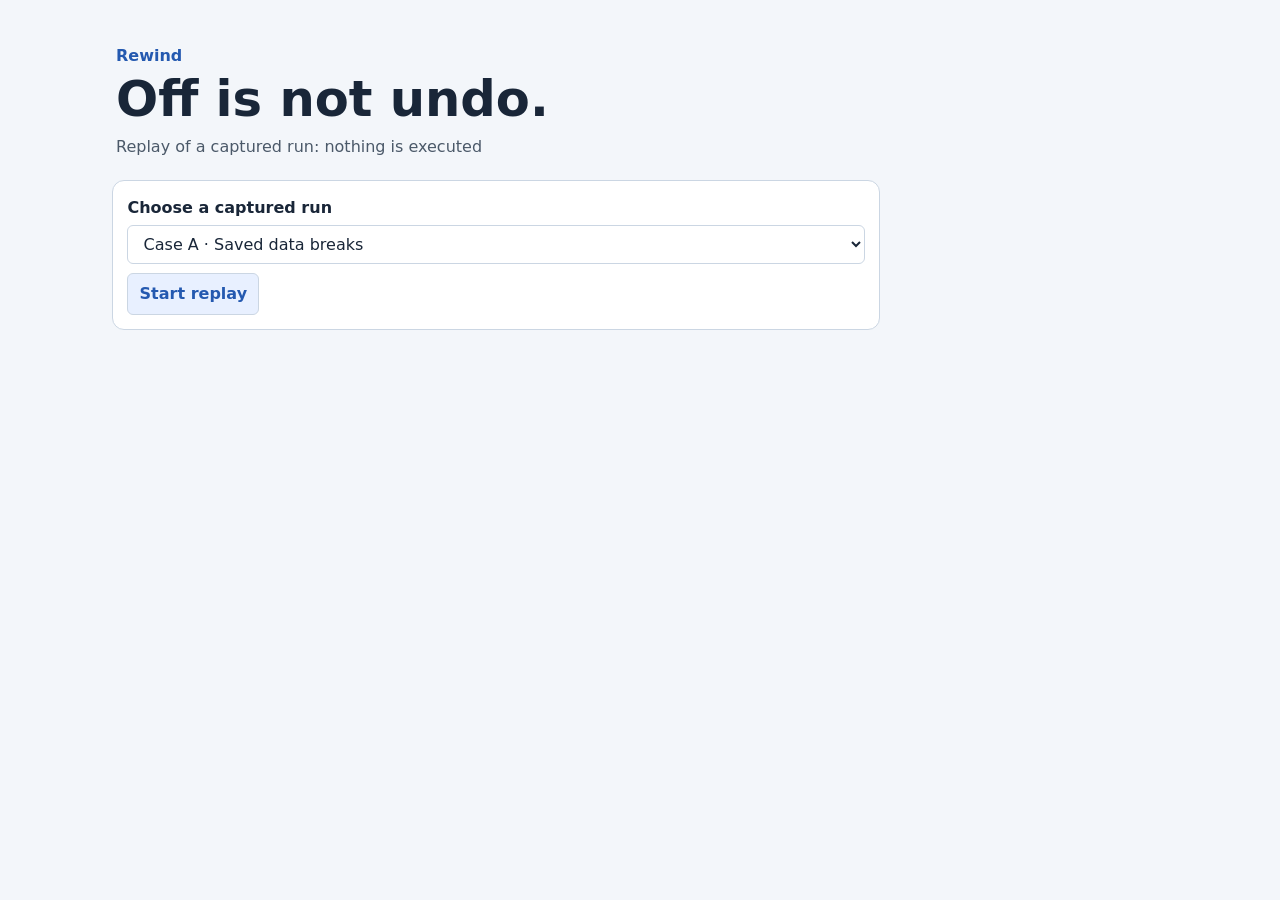
==== docs/replay/index.html @ d208555e "feat(ui): add approval-gated local runs and offline browser replay" ====
<!doctype html>
<html lang="en">
<head>
  <meta charset="utf-8">
  <meta name="viewport" content="width=device-width, initial-scale=1">
  <meta name="color-scheme" content="light dark">
  <link rel="icon" href="data:,">
  <link rel="stylesheet" href="styles.css">
  <script src="replay-data.js" defer></script>
  <script src="app.js" defer></script>
  <title>Rewind · Off is not undo</title>
</head>
<body data-mode="replay" data-case="a">
  <main>
    <header>
      <p class="brand">Rewind</p>
      <h1>Off is not undo.</h1>
      <p id="mode"></p>
    </header>
    <div class="layout">
      <section class="workspace" aria-label="Rewind conversation">
        <form id="request-form" class="card" hidden>
          <label for="request">What would you like to roll back?</label>
          <input id="request" required maxlength="2000" placeholder="Roll back the new feature">
          <button id="run" type="submit" disabled>Start rehearsal</button>
        </form>
        <form id="replay-form" class="card" hidden>
          <label for="case">Choose a captured run</label>
          <select id="case"><option value="a">Case A · Saved data breaks</option><option value="b">Case B · Targeting override</option><option value="refusal">Refusal · No verified fix</option></select>
          <button id="play" type="submit">Start replay</button>
        </form>
        <div id="controls" class="card controls" hidden><p id="progress" role="status"></p><button id="stop" type="button">Stop</button></div>
        <p id="notice" role="status"></p>
        <div id="chat" aria-label="Run events"></div>
        <noscript>JavaScript is required to display run events and record decisions.</noscript>
      </section>
      <aside id="inventory" class="card" aria-labelledby="inventory-title" hidden>
        <h2 id="inventory-title">Flagsmith flags</h2>
        <div id="flags" aria-live="polite">Reading the configured environments…</div>
      </aside>
    </div>
  </main>
</body>
</html>
---- docs/replay/styles.css ----
:root {
  color-scheme: light dark;
  --page: #f3f6fa;
  --surface: #fff;
  --border: #cbd6e3;
  --ink: #192638;
  --muted: #4b5969;
  --accent: #2459b0;
  --emphasis: #e8f0ff;
}
@media (prefers-color-scheme: dark) {
  :root {
    --page: #111827;
    --surface: #182233;
    --border: #415371;
    --ink: #edf3fc;
    --muted: #b5c2d4;
    --accent: #a5c4ff;
    --emphasis: #213553;
  }
}
* { box-sizing: border-box; }
[hidden] { display: none !important; }
body { margin: 0; background: var(--page); color: var(--ink); font: 1rem/1.5 system-ui, sans-serif; }
main { max-width: 70rem; margin: auto; padding: clamp(.75rem, 3vw, 2rem); }
header { padding: .75rem .25rem 1rem; }
.brand { margin: 0; color: var(--accent); font-weight: 750; }
h1 { font-size: clamp(2rem, 5vw, 3.1rem); line-height: 1.1; margin: .25rem 0 .5rem; }
h2 { font-size: 1.14rem; margin: 0 0 .45rem; }
h3 { font-size: 1rem; margin: .8rem 0 .25rem; }
p { margin: .35rem 0; }
.layout { display: grid; grid-template-columns: minmax(0, 1.7fr) minmax(0, 1fr); gap: 1rem; align-items: start; }
body[data-mode="replay"] .layout { grid-template-columns: minmax(0, 1fr); max-width: 48rem; }
.card { background: var(--surface); border: 1px solid var(--border); border-radius: 12px; padding: .9rem; margin-bottom: .75rem; overflow-wrap: anywhere; }
.gate, .final { border-inline-start: .3rem solid var(--accent); }
.gate:focus, .final:focus { outline: 2px solid var(--accent); outline-offset: 2px; }
form label { display: block; font-weight: 650; margin-bottom: .35rem; }
input, select, button { max-width: 100%; padding: .5rem .7rem; border-radius: 6px; border: 1px solid var(--border); background: var(--surface); color: var(--ink); font: inherit; }
input, select { width: 100%; margin-bottom: .55rem; }
button { cursor: pointer; font-weight: 650; }
button.primary, form button { background: var(--emphasis); color: var(--accent); }
button:disabled { cursor: default; opacity: .6; }
:focus-visible { outline: 2px solid var(--accent); outline-offset: 2px; }
a { color: var(--accent); }
.controls, .actions { display: flex; align-items: center; gap: .6rem; flex-wrap: wrap; }
.controls { justify-content: space-between; }
.actions { margin-top: .75rem; }
.muted, #mode { color: var(--muted); }
.plan { white-space: pre-wrap; }
.table-wrap { max-width: 100%; overflow-x: auto; }
table { border-collapse: collapse; width: 100%; table-layout: fixed; font-size: .9rem; }
th, td { padding: .35rem .25rem; text-align: left; border-bottom: 1px solid var(--border); vertical-align: top; overflow-wrap: anywhere; }
caption { text-align: left; font-weight: 700; }
.changed { color: var(--accent); font-weight: 700; }
li { margin-block: .3rem; }
#flags article { border-top: 1px solid var(--border); padding: .35rem 0; }
@media (max-width: 46rem) { .layout { grid-template-columns: minmax(0, 1fr); } }
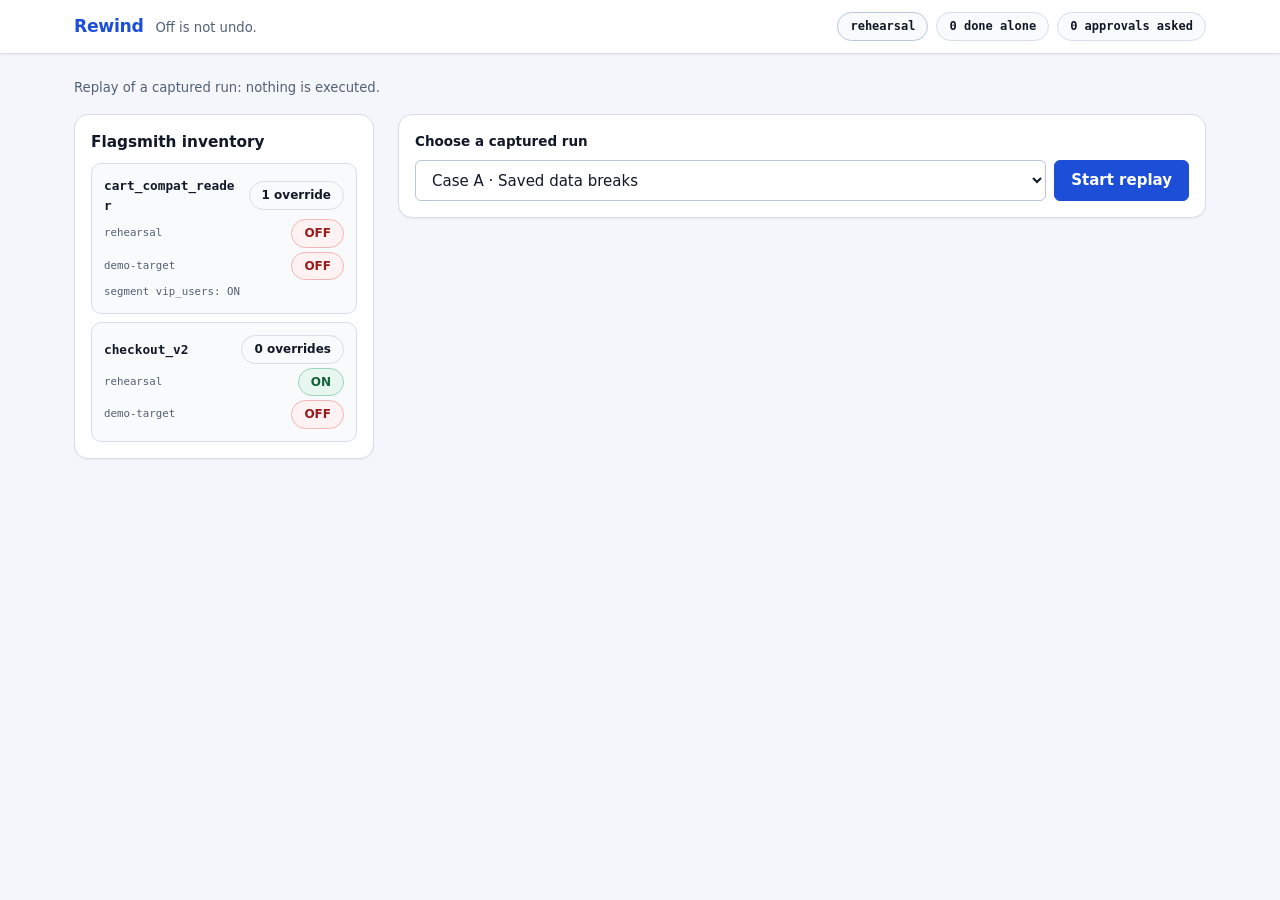
==== commit a06f7a7a: "docs(ui,reports): regenerate replay bundle, sample reports, and verified screenshots" ====
--- a/docs/replay/index.html
+++ b/docs/replay/index.html
@@ -11,33 +11,59 @@
   <title>Rewind · Off is not undo</title>
 </head>
 <body data-mode="replay" data-case="a">
-  <main>
-    <header>
-      <p class="brand">Rewind</p>
-      <h1>Off is not undo.</h1>
-      <p id="mode"></p>
-    </header>
+  <header class="topbar">
+    <div class="topbar-inner">
+      <div class="brand-group">
+        <h1 class="brand-name">Rewind</h1>
+        <p class="brand-tagline">Off is not undo.</p>
+      </div>
+      <div class="topbar-meta" aria-label="Run status">
+        <span id="env-badge" class="pill pill-env-rehearsal mono">rehearsal</span>
+        <span id="counter-alone" class="pill mono">0 done alone</span>
+        <span id="counter-approvals" class="pill mono">0 approvals asked</span>
+      </div>
+    </div>
+  </header>
+
+  <main class="shell">
+    <p id="mode" class="mode-bar"></p>
+
     <div class="layout">
+      <aside id="inventory" class="sidebar card" aria-labelledby="inventory-title" hidden>
+        <h2 id="inventory-title">Flagsmith inventory</h2>
+        <div id="flags" class="inventory-list" aria-live="polite">Reading configured environments…</div>
+      </aside>
+
       <section class="workspace" aria-label="Rewind conversation">
         <form id="request-form" class="card" hidden>
           <label for="request">What would you like to roll back?</label>
-          <input id="request" required maxlength="2000" placeholder="Roll back the new feature">
-          <button id="run" type="submit" disabled>Start rehearsal</button>
+          <div class="form-row">
+            <input id="request" required maxlength="2000" placeholder="Roll back the new checkout feature">
+            <button id="run" type="submit" class="btn-primary" disabled>Start rehearsal</button>
+          </div>
         </form>
+
         <form id="replay-form" class="card" hidden>
           <label for="case">Choose a captured run</label>
-          <select id="case"><option value="a">Case A · Saved data breaks</option><option value="b">Case B · Targeting override</option><option value="refusal">Refusal · No verified fix</option></select>
-          <button id="play" type="submit">Start replay</button>
+          <div class="form-row">
+            <select id="case">
+              <option value="a">Case A · Saved data breaks</option>
+              <option value="b">Case B · Targeting override</option>
+              <option value="refusal">Refusal · No verified fix</option>
+            </select>
+            <button id="play" type="submit" class="btn-primary">Start replay</button>
+          </div>
         </form>
-        <div id="controls" class="card controls" hidden><p id="progress" role="status"></p><button id="stop" type="button">Stop</button></div>
-        <p id="notice" role="status"></p>
-        <div id="chat" aria-label="Run events"></div>
+
+        <div id="controls" class="card controls" hidden>
+          <p id="progress" role="status"></p>
+          <button id="stop" type="button">Stop</button>
+        </div>
+
+        <p id="notice" class="muted" role="status"></p>
+        <div id="chat" class="thread" aria-label="Run events"></div>
         <noscript>JavaScript is required to display run events and record decisions.</noscript>
       </section>
-      <aside id="inventory" class="card" aria-labelledby="inventory-title" hidden>
-        <h2 id="inventory-title">Flagsmith flags</h2>
-        <div id="flags" aria-live="polite">Reading the configured environments…</div>
-      </aside>
     </div>
   </main>
 </body>
--- a/docs/replay/styles.css
+++ b/docs/replay/styles.css
@@ -1,57 +1,770 @@
 :root {
   color-scheme: light dark;
-  --page: #f3f6fa;
-  --surface: #fff;
-  --border: #cbd6e3;
-  --ink: #192638;
-  --muted: #4b5969;
-  --accent: #2459b0;
-  --emphasis: #e8f0ff;
-}
+
+  /* Spacing scale: 4 / 8 / 12 / 16 / 24 / 32 */
+  --space-4: 4px;
+  --space-8: 8px;
+  --space-12: 12px;
+  --space-16: 16px;
+  --space-24: 24px;
+  --space-32: 32px;
+
+  /* Radii */
+  --radius-sm: 6px;
+  --radius-md: 10px;
+  --radius-lg: 14px;
+  --radius-pill: 999px;
+
+  /* Light theme colors (single cobalt brand accent + neutral + status tokens) */
+  --bg: #f4f6fb;
+  --surface: #ffffff;
+  --surface-subtle: #f8fafc;
+  --border: #d5deea;
+  --border-strong: #b8c6d9;
+  --ink: #111827;
+  --muted: #526075;
+
+  --accent: #1d4ed8;
+  --accent-hover: #1e40af;
+  --accent-soft: #e8f0fe;
+  --accent-ink: #ffffff;
+
+  --ok: #15623a;
+  --ok-bg: #e7f6ee;
+  --ok-border: #9bd7b6;
+
+  --err: #9b1c1c;
+  --err-bg: #fef2f2;
+  --err-border: #f3b5b5;
+
+  --warn: #8a4b08;
+  --warn-bg: #fff8eb;
+  --warn-border: #f5b942;
+
+  --shadow-sm: 0 1px 2px rgba(17, 24, 39, 0.05);
+  --shadow-md: 0 6px 18px rgba(17, 24, 39, 0.08);
+  --font-sans: system-ui, -apple-system, "Segoe UI", Roboto, sans-serif;
+  --font-mono: ui-monospace, SFMono-Regular, Menlo, Monaco, Consolas, monospace;
+}
+
 @media (prefers-color-scheme: dark) {
   :root {
-    --page: #111827;
-    --surface: #182233;
-    --border: #415371;
-    --ink: #edf3fc;
-    --muted: #b5c2d4;
-    --accent: #a5c4ff;
-    --emphasis: #213553;
-  }
-}
-* { box-sizing: border-box; }
-[hidden] { display: none !important; }
-body { margin: 0; background: var(--page); color: var(--ink); font: 1rem/1.5 system-ui, sans-serif; }
-main { max-width: 70rem; margin: auto; padding: clamp(.75rem, 3vw, 2rem); }
-header { padding: .75rem .25rem 1rem; }
-.brand { margin: 0; color: var(--accent); font-weight: 750; }
-h1 { font-size: clamp(2rem, 5vw, 3.1rem); line-height: 1.1; margin: .25rem 0 .5rem; }
-h2 { font-size: 1.14rem; margin: 0 0 .45rem; }
-h3 { font-size: 1rem; margin: .8rem 0 .25rem; }
-p { margin: .35rem 0; }
-.layout { display: grid; grid-template-columns: minmax(0, 1.7fr) minmax(0, 1fr); gap: 1rem; align-items: start; }
-body[data-mode="replay"] .layout { grid-template-columns: minmax(0, 1fr); max-width: 48rem; }
-.card { background: var(--surface); border: 1px solid var(--border); border-radius: 12px; padding: .9rem; margin-bottom: .75rem; overflow-wrap: anywhere; }
-.gate, .final { border-inline-start: .3rem solid var(--accent); }
-.gate:focus, .final:focus { outline: 2px solid var(--accent); outline-offset: 2px; }
-form label { display: block; font-weight: 650; margin-bottom: .35rem; }
-input, select, button { max-width: 100%; padding: .5rem .7rem; border-radius: 6px; border: 1px solid var(--border); background: var(--surface); color: var(--ink); font: inherit; }
-input, select { width: 100%; margin-bottom: .55rem; }
-button { cursor: pointer; font-weight: 650; }
-button.primary, form button { background: var(--emphasis); color: var(--accent); }
-button:disabled { cursor: default; opacity: .6; }
-:focus-visible { outline: 2px solid var(--accent); outline-offset: 2px; }
-a { color: var(--accent); }
-.controls, .actions { display: flex; align-items: center; gap: .6rem; flex-wrap: wrap; }
-.controls { justify-content: space-between; }
-.actions { margin-top: .75rem; }
-.muted, #mode { color: var(--muted); }
-.plan { white-space: pre-wrap; }
-.table-wrap { max-width: 100%; overflow-x: auto; }
-table { border-collapse: collapse; width: 100%; table-layout: fixed; font-size: .9rem; }
-th, td { padding: .35rem .25rem; text-align: left; border-bottom: 1px solid var(--border); vertical-align: top; overflow-wrap: anywhere; }
-caption { text-align: left; font-weight: 700; }
-.changed { color: var(--accent); font-weight: 700; }
-li { margin-block: .3rem; }
-#flags article { border-top: 1px solid var(--border); padding: .35rem 0; }
-@media (max-width: 46rem) { .layout { grid-template-columns: minmax(0, 1fr); } }
+    --bg: #0c121e;
+    --surface: #131c2e;
+    --surface-subtle: #19243a;
+    --border: #2a3954;
+    --border-strong: #3c5074;
+    --ink: #eef3fc;
+    --muted: #a4b4cc;
+
+    --accent: #60a5fa;
+    --accent-hover: #93c5fd;
+    --accent-soft: #1b2e52;
+    --accent-ink: #091326;
+
+    --ok: #6ee7b7;
+    --ok-bg: #0d2b1f;
+    --ok-border: #1e5f44;
+
+    --err: #fca5a5;
+    --err-bg: #311216;
+    --err-border: #6e262e;
+
+    --warn: #fcd34d;
+    --warn-bg: #2e1f08;
+    --warn-border: #b46914;
+
+    --shadow-sm: 0 1px 2px rgba(0, 0, 0, 0.35);
+    --shadow-md: 0 8px 24px rgba(0, 0, 0, 0.45);
+  }
+}
+
+*, *::before, *::after {
+  box-sizing: border-box;
+}
+
+[hidden] {
+  display: none !important;
+}
+
+html, body {
+  margin: 0;
+  padding: 0;
+  background: var(--bg);
+  color: var(--ink);
+  font: 15px/1.55 var(--font-sans);
+  -webkit-font-smoothing: antialiased;
+}
+
+.mono {
+  font-family: var(--font-mono);
+  font-size: 0.875em;
+  overflow-wrap: anywhere;
+}
+
+.muted {
+  color: var(--muted);
+}
+
+a {
+  color: var(--accent);
+  text-decoration: underline;
+  text-underline-offset: 2px;
+}
+
+a:hover {
+  color: var(--accent-hover);
+}
+
+:focus-visible {
+  outline: 2px solid var(--accent);
+  outline-offset: 2px;
+}
+
+/* Top bar */
+.topbar {
+  position: sticky;
+  top: 0;
+  z-index: 20;
+  background: var(--surface);
+  border-bottom: 1px solid var(--border);
+  box-shadow: var(--shadow-sm);
+}
+
+.topbar-inner {
+  max-width: 1180px;
+  margin: 0 auto;
+  padding: var(--space-12) var(--space-24);
+  display: flex;
+  align-items: center;
+  justify-content: space-between;
+  gap: var(--space-12);
+  flex-wrap: wrap;
+}
+
+.brand-group {
+  display: flex;
+  align-items: baseline;
+  gap: var(--space-12);
+  min-width: 0;
+}
+
+.brand-name {
+  margin: 0;
+  font-size: 1.15rem;
+  font-weight: 800;
+  letter-spacing: -0.02em;
+  color: var(--accent);
+}
+
+.brand-tagline {
+  margin: 0;
+  font-size: 0.88rem;
+  color: var(--muted);
+}
+
+.topbar-meta {
+  display: flex;
+  align-items: center;
+  gap: var(--space-8);
+  flex-wrap: wrap;
+}
+
+.pill {
+  display: inline-flex;
+  align-items: center;
+  gap: var(--space-4);
+  padding: var(--space-4) var(--space-12);
+  border-radius: var(--radius-pill);
+  border: 1px solid var(--border);
+  background: var(--surface-subtle);
+  color: var(--ink);
+  font-size: 0.8rem;
+  font-weight: 600;
+  white-space: nowrap;
+}
+
+.pill-env-rehearsal {
+  background: var(--surface-subtle);
+  border-color: var(--border-strong);
+  color: var(--ink);
+}
+
+.pill-env-target {
+  background: var(--warn-bg);
+  border-color: var(--warn-border);
+  color: var(--warn);
+}
+
+.pill-ok {
+  background: var(--ok-bg);
+  border-color: var(--ok-border);
+  color: var(--ok);
+}
+
+.pill-err {
+  background: var(--err-bg);
+  border-color: var(--err-border);
+  color: var(--err);
+}
+
+.pill-warn {
+  background: var(--warn-bg);
+  border-color: var(--warn-border);
+  color: var(--warn);
+}
+
+.pill-accent {
+  background: var(--accent-soft);
+  border-color: var(--accent);
+  color: var(--accent);
+}
+
+/* Page shell */
+.shell {
+  max-width: 1180px;
+  margin: 0 auto;
+  padding: var(--space-24);
+}
+
+.mode-bar {
+  margin: 0 0 var(--space-16);
+  font-size: 0.88rem;
+  color: var(--muted);
+}
+
+.layout {
+  display: grid;
+  grid-template-columns: 300px minmax(0, 1fr);
+  gap: var(--space-24);
+  align-items: start;
+}
+
+.sidebar {
+  position: sticky;
+  top: 72px;
+}
+
+.workspace {
+  min-width: 0;
+  display: flex;
+  flex-direction: column;
+  gap: var(--space-16);
+}
+
+/* Cards & inputs */
+.card {
+  background: var(--surface);
+  border: 1px solid var(--border);
+  border-radius: var(--radius-lg);
+  padding: var(--space-16);
+  box-shadow: var(--shadow-sm);
+  overflow-wrap: anywhere;
+}
+
+.card h2 {
+  margin: 0 0 var(--space-8);
+  font-size: 1.02rem;
+  font-weight: 700;
+}
+
+.card h3 {
+  margin: var(--space-12) 0 var(--space-8);
+  font-size: 0.92rem;
+  font-weight: 700;
+}
+
+form label {
+  display: block;
+  font-size: 0.9rem;
+  font-weight: 650;
+  margin-bottom: var(--space-8);
+}
+
+.form-row {
+  display: flex;
+  gap: var(--space-8);
+  align-items: stretch;
+}
+
+input, select {
+  flex: 1 1 auto;
+  min-width: 0;
+  width: 100%;
+  padding: var(--space-8) var(--space-12);
+  border-radius: var(--radius-sm);
+  border: 1px solid var(--border-strong);
+  background: var(--surface);
+  color: var(--ink);
+  font: inherit;
+  transition: border-color 0.15s ease;
+}
+
+input:hover, select:hover {
+  border-color: var(--accent);
+}
+
+input:disabled, select:disabled {
+  opacity: 0.6;
+  cursor: not-allowed;
+}
+
+button, .btn-link {
+  display: inline-flex;
+  align-items: center;
+  justify-content: center;
+  gap: var(--space-8);
+  padding: var(--space-8) var(--space-16);
+  border-radius: var(--radius-sm);
+  border: 1px solid var(--border-strong);
+  background: var(--surface);
+  color: var(--ink);
+  font: inherit;
+  font-weight: 650;
+  cursor: pointer;
+  text-decoration: none;
+  transition: background-color 0.15s ease, border-color 0.15s ease, transform 0.08s ease;
+  white-space: nowrap;
+}
+
+button:hover:not(:disabled), .btn-link:hover {
+  border-color: var(--accent);
+  background: var(--surface-subtle);
+}
+
+button:active:not(:disabled) {
+  transform: translateY(1px);
+}
+
+button.btn-primary, form button[type="submit"] {
+  background: var(--accent);
+  border-color: var(--accent);
+  color: var(--accent-ink);
+}
+
+button.btn-primary:hover:not(:disabled), form button[type="submit"]:hover:not(:disabled) {
+  background: var(--accent-hover);
+  border-color: var(--accent-hover);
+}
+
+button:disabled {
+  opacity: 0.55;
+  cursor: not-allowed;
+}
+
+button[data-loading="true"]::after {
+  content: "";
+  width: 12px;
+  height: 12px;
+  border-radius: 50%;
+  border: 2px solid currentColor;
+  border-right-color: transparent;
+  animation: spin 0.75s linear infinite;
+}
+
+/* Left sidebar Flagsmith inventory */
+.inventory-list {
+  display: flex;
+  flex-direction: column;
+  gap: var(--space-8);
+}
+
+.flag-item {
+  border: 1px solid var(--border);
+  border-radius: var(--radius-md);
+  padding: var(--space-12);
+  background: var(--surface-subtle);
+}
+
+.flag-head {
+  display: flex;
+  justify-content: space-between;
+  align-items: center;
+  gap: var(--space-8);
+  margin-bottom: var(--space-4);
+}
+
+.flag-name {
+  font-family: var(--font-mono);
+  font-size: 0.85rem;
+  font-weight: 700;
+}
+
+.flag-envs {
+  display: flex;
+  flex-direction: column;
+  gap: var(--space-4);
+  font-size: 0.82rem;
+}
+
+.flag-env-row {
+  display: flex;
+  align-items: center;
+  justify-content: space-between;
+  gap: var(--space-8);
+}
+
+.flag-note {
+  margin: var(--space-4) 0 0;
+  font-size: 0.76rem;
+  color: var(--muted);
+}
+
+/* Conversation thread */
+.thread {
+  display: flex;
+  flex-direction: column;
+  gap: var(--space-12);
+}
+
+.msg-user {
+  align-self: flex-end;
+  max-width: 85%;
+  background: var(--accent);
+  color: var(--accent-ink);
+  border-radius: var(--radius-lg) var(--radius-lg) var(--space-4) var(--radius-lg);
+  padding: var(--space-12) var(--space-16);
+  box-shadow: var(--shadow-sm);
+}
+
+.msg-user-label {
+  font-size: 0.75rem;
+  font-weight: 700;
+  opacity: 0.85;
+  margin-bottom: var(--space-4);
+}
+
+.msg-user-text {
+  margin: 0;
+  font-weight: 500;
+}
+
+/* Vertical agent timeline */
+.timeline {
+  list-style: none;
+  margin: 0;
+  padding: var(--space-4) 0 var(--space-4) var(--space-16);
+  border-left: 2px solid var(--border);
+  display: flex;
+  flex-direction: column;
+  gap: var(--space-8);
+}
+
+.timeline-item {
+  position: relative;
+  display: flex;
+  align-items: center;
+  justify-content: space-between;
+  gap: var(--space-12);
+  padding: var(--space-8) var(--space-12);
+  border-radius: var(--radius-md);
+  background: var(--surface);
+  border: 1px solid var(--border);
+  font-size: 0.88rem;
+}
+
+.timeline-item::before {
+  content: "";
+  position: absolute;
+  left: -23px;
+  top: 50%;
+  transform: translateY(-50%);
+  width: 10px;
+  height: 10px;
+  border-radius: 50%;
+  background: var(--ok);
+  border: 2px solid var(--bg);
+}
+
+.timeline-item.is-active {
+  border-color: var(--accent);
+  background: var(--accent-soft);
+}
+
+.timeline-item.is-active::before {
+  background: var(--accent);
+}
+
+.timeline-main {
+  display: flex;
+  align-items: center;
+  gap: var(--space-8);
+  min-width: 0;
+}
+
+.timeline-elapsed {
+  font-family: var(--font-mono);
+  font-size: 0.78rem;
+  color: var(--muted);
+  white-space: nowrap;
+}
+
+.spinner {
+  width: 14px;
+  height: 14px;
+  flex: 0 0 auto;
+  border-radius: 50%;
+  border: 2px solid var(--accent);
+  border-right-color: transparent;
+  animation: spin 0.75s linear infinite;
+}
+
+@keyframes spin {
+  to { transform: rotate(360deg); }
+}
+
+/* Approval gates & Final verdict */
+.gate {
+  border-left: 4px solid var(--warn-border);
+  box-shadow: var(--shadow-md);
+}
+
+.gate-eyebrow {
+  display: inline-flex;
+  align-items: center;
+  gap: var(--space-4);
+  margin-bottom: var(--space-8);
+  padding: var(--space-4) var(--space-8);
+  border-radius: var(--radius-pill);
+  background: var(--warn-bg);
+  border: 1px solid var(--warn-border);
+  color: var(--warn);
+  font-size: 0.75rem;
+  font-weight: 750;
+  text-transform: uppercase;
+  letter-spacing: 0.04em;
+}
+
+.gate-actions {
+  display: flex;
+  align-items: center;
+  gap: var(--space-8);
+  flex-wrap: wrap;
+  margin-top: var(--space-12);
+  padding-top: var(--space-12);
+  border-top: 1px solid var(--border);
+}
+
+.final {
+  border-left: 4px solid var(--accent);
+  box-shadow: var(--shadow-md);
+}
+
+.final.is-verified {
+  border-left-color: var(--ok);
+}
+
+.final.is-refused {
+  border-left-color: var(--err);
+}
+
+/* Per-user grid & failure panel */
+.failure-split {
+  display: grid;
+  grid-template-columns: minmax(0, 1fr) minmax(0, 1.15fr);
+  gap: var(--space-16);
+  align-items: start;
+}
+
+.user-grid {
+  display: grid;
+  grid-template-columns: repeat(auto-fit, minmax(150px, 1fr));
+  gap: var(--space-8);
+  margin-top: var(--space-8);
+}
+
+.user-chip-card {
+  border: 1px solid var(--border);
+  border-radius: var(--radius-md);
+  padding: var(--space-12);
+  background: var(--surface-subtle);
+  display: flex;
+  flex-direction: column;
+  gap: var(--space-8);
+}
+
+.user-chip-list {
+  display: flex;
+  flex-wrap: wrap;
+  gap: var(--space-4);
+}
+
+/* Customer view mini shop screens */
+.customer-panel {
+  margin-top: var(--space-12);
+}
+
+.customer-screens {
+  display: grid;
+  grid-template-columns: repeat(auto-fit, minmax(210px, 1fr));
+  gap: var(--space-12);
+  margin-top: var(--space-8);
+}
+
+.customer-screen {
+  border: 1px solid var(--border);
+  border-radius: var(--radius-md);
+  background: var(--surface-subtle);
+  overflow: hidden;
+  display: flex;
+  flex-direction: column;
+}
+
+.customer-screen-bar {
+  display: flex;
+  align-items: center;
+  justify-content: space-between;
+  gap: var(--space-8);
+  padding: var(--space-8) var(--space-12);
+  background: var(--surface);
+  border-bottom: 1px solid var(--border);
+  font-size: 0.82rem;
+  font-weight: 700;
+}
+
+.customer-screen-body {
+  padding: var(--space-12);
+  display: flex;
+  flex-direction: column;
+  gap: var(--space-8);
+  font-size: 0.84rem;
+}
+
+.shop-error-banner {
+  padding: var(--space-8);
+  border-radius: var(--radius-sm);
+  background: var(--err-bg);
+  border: 1px solid var(--err-border);
+  color: var(--err);
+  font-weight: 650;
+  font-size: 0.8rem;
+}
+
+.shop-ok-banner {
+  padding: var(--space-8);
+  border-radius: var(--radius-sm);
+  background: var(--ok-bg);
+  border: 1px solid var(--ok-border);
+  color: var(--ok);
+  font-weight: 650;
+  font-size: 0.8rem;
+}
+
+.shop-warn-banner {
+  padding: var(--space-8);
+  border-radius: var(--radius-sm);
+  background: var(--warn-bg);
+  border: 1px solid var(--warn-border);
+  color: var(--warn);
+  font-weight: 650;
+  font-size: 0.8rem;
+}
+
+/* Tables & changed cells */
+.table-wrap {
+  max-width: 100%;
+  overflow-x: auto;
+  margin-top: var(--space-8);
+  border: 1px solid var(--border);
+  border-radius: var(--radius-md);
+}
+
+table {
+  width: 100%;
+  border-collapse: collapse;
+  font-size: 0.86rem;
+  text-align: left;
+}
+
+caption {
+  padding: var(--space-8) var(--space-12);
+  text-align: left;
+  font-weight: 700;
+  background: var(--surface-subtle);
+  border-bottom: 1px solid var(--border);
+}
+
+th, td {
+  padding: var(--space-8) var(--space-12);
+  border-bottom: 1px solid var(--border);
+  vertical-align: top;
+}
+
+tbody tr:last-child th,
+tbody tr:last-child td {
+  border-bottom: 0;
+}
+
+.changed {
+  background: var(--warn-bg);
+  color: var(--warn);
+  font-weight: 700;
+}
+
+.controls {
+  display: flex;
+  align-items: center;
+  justify-content: space-between;
+  gap: var(--space-12);
+  flex-wrap: wrap;
+}
+
+.actions {
+  display: flex;
+  align-items: center;
+  gap: var(--space-8);
+  flex-wrap: wrap;
+  margin-top: var(--space-12);
+}
+
+.plan {
+  white-space: pre-wrap;
+  font-family: var(--font-mono);
+  font-size: 0.8rem;
+  background: var(--surface-subtle);
+  padding: var(--space-8) var(--space-12);
+  border-radius: var(--radius-sm);
+  border: 1px solid var(--border);
+}
+
+@media (max-width: 820px) {
+  .layout, .failure-split {
+    grid-template-columns: minmax(0, 1fr);
+  }
+  .sidebar {
+    position: static;
+  }
+}
+
+@media (max-width: 640px) {
+  .topbar-inner {
+    padding: var(--space-8) var(--space-12);
+  }
+  .shell {
+    padding: var(--space-12);
+  }
+  .form-row {
+    flex-direction: column;
+  }
+  .msg-user {
+    max-width: 100%;
+  }
+  .gate-actions.is-pending {
+    position: sticky;
+    bottom: var(--space-8);
+    z-index: 15;
+    background: var(--surface);
+    padding: var(--space-12);
+    border: 1px solid var(--warn-border);
+    border-radius: var(--radius-md);
+    box-shadow: var(--shadow-md);
+  }
+}
+
+@media (prefers-reduced-motion: reduce) {
+  *, *::before, *::after {
+    animation-duration: 0.001ms !important;
+    animation-iteration-count: 1 !important;
+    transition-duration: 0.001ms !important;
+  }
+}
